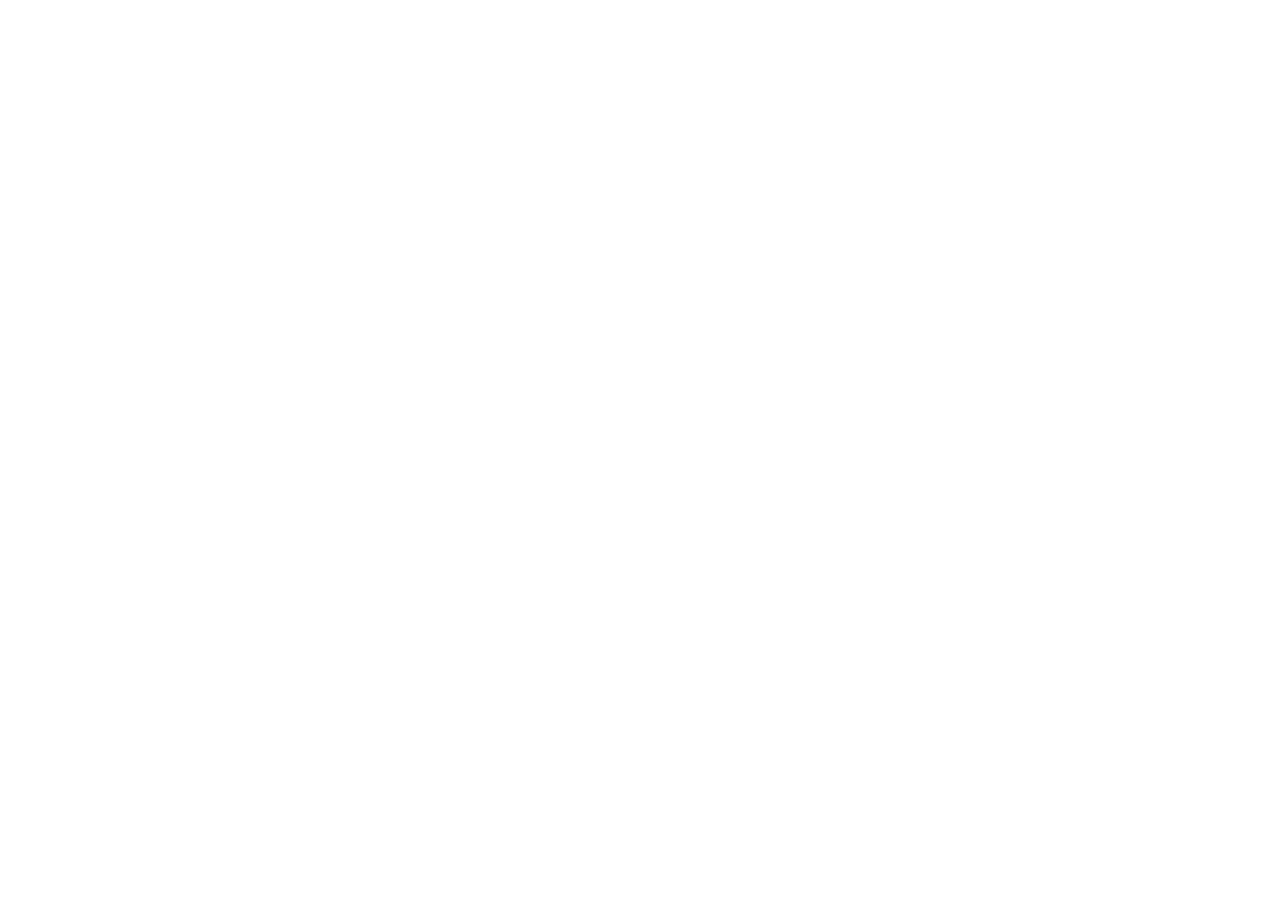
==== dragon.html @ d6155996 "r" ====
<!DOCTYPE html>
<html lang="en">
<head>
    <meta charset="UTF-8">
    <meta http-equiv="X-UA-Compatible" content="IE=edge">
    <meta name="viewport" content="width=device-width, initial-scale=1.0">
    <title>Document</title>
</head>
<body>
    
</body>
</html>
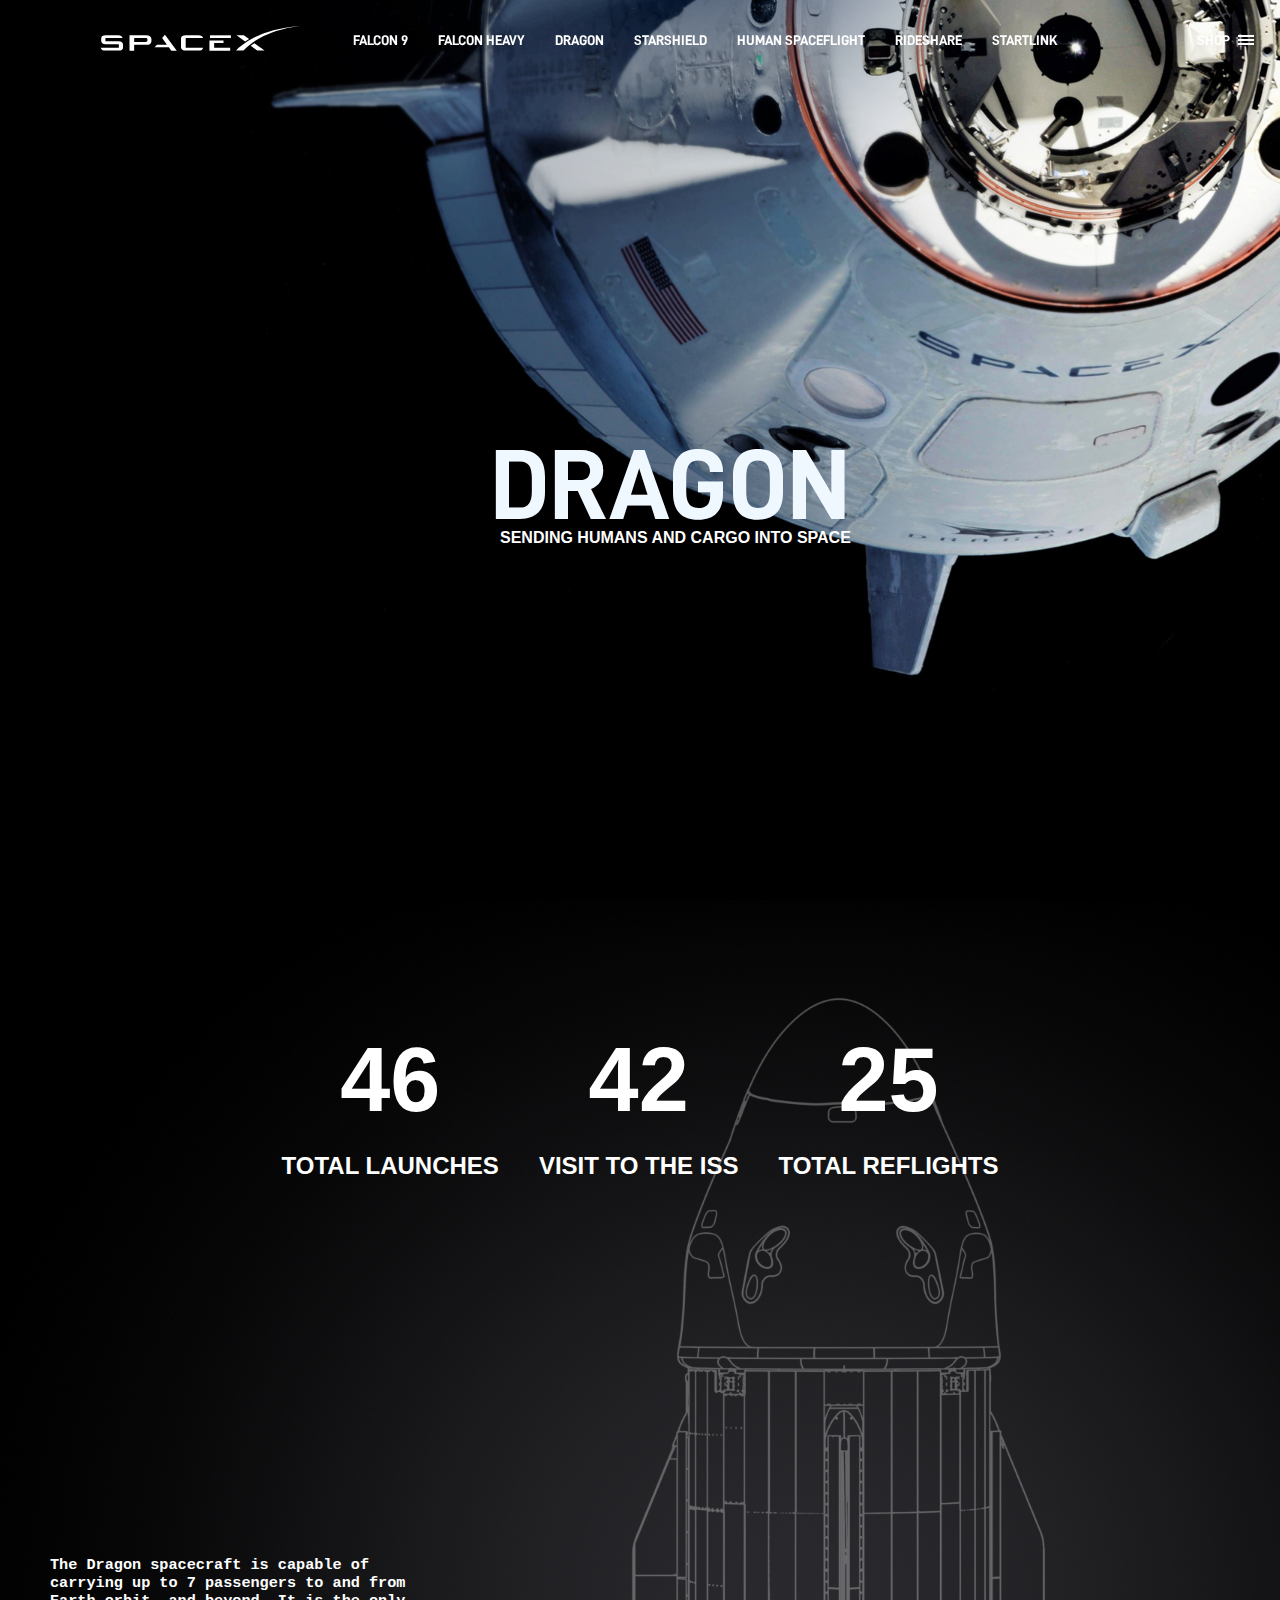
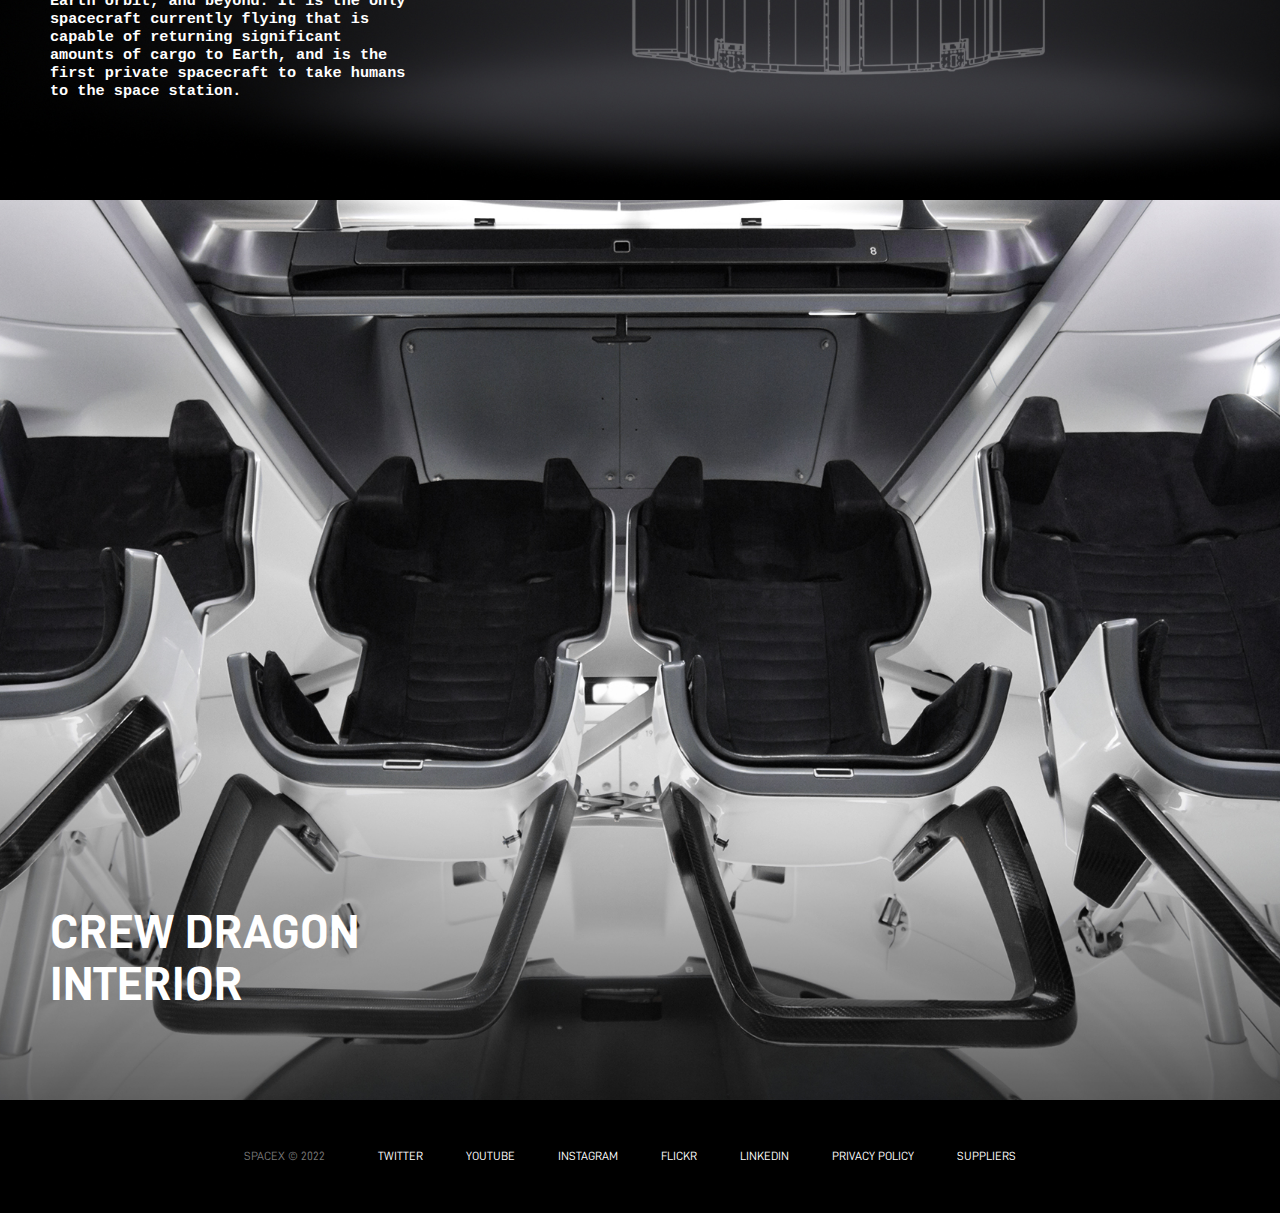
==== commit ea33b6a1: "final commit" ====
--- a/dragon.html
+++ b/dragon.html
@@ -1,12 +1,130 @@
-<!DOCTYPE html>
+<!doctype html>
 <html lang="en">
 <head>
     <meta charset="UTF-8">
-    <meta http-equiv="X-UA-Compatible" content="IE=edge">
-    <meta name="viewport" content="width=device-width, initial-scale=1.0">
-    <title>Document</title>
+    <meta name="viewport" content="width=device-width, user-scalable=yes">
+    <title>SpaceX</title>
+    <link rel="stylesheet" href="dragon.css">
+    <link rel="shortcut icon" href="image/favicon.ico" type="image/x-icon">
 </head>
 <body>
+    <header>
+        <a href="index.html" class="logo">
+            <svg version="1.1" x="0px" y="0px" viewBox="0 0 400 50">
+                <title>SpaceX Logo</title>
+                <g class="letter_s">
+                    <path class="fill-white" d="M37.5,30.5H10.9v-6.6h34.3c-0.9-2.8-3.8-5.4-8.9-5.4H11.4c-5.7,0-9,2.1-9,6.7v4.9c0,4,3.4,6.3,8.4,6.3h26.9v7H1.5
+          c0.9,3.8,3.8,5.8,9,5.8h27.1c5.7,0,8.5-2.2,8.5-6.9v-4.9C46.1,33.1,42.8,30.8,37.5,30.5z"></path>
+                </g>
+                <g class="letter_p">
+                    <path class="fill-white" d="M91.8,18.6H59v30.7h9.3V37.5h24.2c6.7,0,10.4-2.3,10.4-7.7v-3.4C102.8,21.4,98.6,18.6,91.8,18.6z M94.8,28.4
+          c0,2.2-0.4,3.4-4,3.4H68.3l0.1-8h22c4,0,4.5,1.2,4.5,3.3V28.4z"></path>
+                </g>
+                <g class="letter_a">
+                    <polygon class="fill-white" points="129.9,17.3 124.3,24.2 133.8,37.3 114,37.3 109.1,42.5 137.7,42.5 142.6,49.3 153.6,49.3 	"></polygon>
+                </g>
+                <g class="letter_c">
+                    <path class="fill-white" d="M171.4,23.9h34.8c-0.9-3.6-4.4-5.4-9.4-5.4h-26c-4.5,0-8.8,1.8-8.8,6.7v17.2c0,4.9,4.3,6.7,8.8,6.7h26.3
+          c6,0,8.1-1.7,9.1-5.8h-34.8V23.9z"></path>
+                </g>
+                <g class="letter_e">
+                    <polygon class="fill-white" points="228.3,43.5 228.3,34.1 247,34.1 247,28.9 218.9,28.9 218.9,49.3 260.4,49.3 260.4,43.5 	"></polygon>
+                    <rect class="fill-white" x="219.9" y="18.6" width="41.9" height="5.4"></rect>
+                </g>
+                <g class="letter_x">
+                    <path class="fill-white" d="M287.6,18.6H273l17.2,12.6c2.5-1.7,5.4-3.5,8-5L287.6,18.6z"></path>
+                    <path class="fill-white" d="M308.8,34.3c-2.5,1.7-5,3.6-7.4,5.4l13,9.5h14.7L308.8,34.3z"></path>
+                </g>
+                <g class="letter_swoosh">
+                    <path class="fill-white" d="M399,0.7c-80,4.6-117,38.8-125.3,46.9l-1.7,1.6h14.8C326.8,9.1,384.3,2,399,0.7L399,0.7z"></path>
+                </g>
+            </svg>
+        </a>
+        <nav class="center-nav">
+            <a href="falcon9.html">Falcon 9</a>
+            <a href="falconheavy.html">Falcon Heavy</a>
+            <a href="dragon.html">Dragon</a>
+            <a href="starshield.html">Starshield</a>
+            <a href="humanspaceflight.html">Human spaceflight</a>
+            <a href="">Rideshare</a>
+            <a href="">Startlink</a>
+        </nav>
+        <nav class="right-nav">
+            <a href="">Shop</a>
+        </nav>
+    </header>
+
+
+    <div class="shadow"></div>
+    <button class="hamburger">
+        <span></span>
+        <span></span>
+        <span></span>
+
+    </button>
+
+
+    <section style=" background-image: url('image/dragon_feature.jpg')">
+        <div class="content-outer">
+            <div class="content1">
+                <h1>DRAGON</h1>
+                <h4>SENDING HUMANS AND CARGO INTO SPACE</h4>
+            </div>
+        </div>
+    </section>
+
+
+    <section class="hover-section" style="background-image: url('image/DragonTrunk_Lines_Desktop.jpg')">
+
+        <div class="content-outer">
+
+            <div class="stats-container">
+                <div>
+                    <h1>46</h1>
+                    <h2>TOTAL LAUNCHES</h2>
+                </div>
+                <div>
+                    <h1>42</h1>
+                    <h2>VISIT TO THE ISS</h2>
+                </div>
+                <div>
+                    <h1>25</h1>
+                    <h2>TOTAL REFLIGHTS</h2>
+                </div>
+            </div>
+
+
+            <div class="content">
+
+                <h3>The Dragon spacecraft is capable of carrying up to 7 passengers to and from Earth orbit, and beyond. It is the only spacecraft currently flying that is capable of returning significant amounts of cargo to Earth, and is the first private spacecraft to take humans to the space station.</h3>
+            </div>
+        </div>
+    </section>
+
+
+
+
+    <section style="background-image: url('image/dragon_video.jpg')">
+
+        <div class="content-outer">
+            <div class="content">
+                <h2>CREW DRAGON INTERIOR</h2>
+            </div>
+        </div>
+    </section>
+
     
+    <footer>
+        <nav>
+            <span>SpaceX &copy; 2022</span>
+            <a href="https://x.com/?lang=en">TWITTER</a>
+            <a href="https://www.youtube.com/">YOUTUBE</a>
+            <a href="https://www.instagram.com/">INSTAGRAM</a>
+            <a href="https://www.flickr.com/photos/tags/flicker/">FLICKR</a>
+            <a href="https://www.linkedin.com/home?originalSubdomain=bd">LINKEDIN</a>
+            <a href="">PRIVACY POLICY</a>
+            <a href="">SUPPLIERS</a>
+        </nav>
+    </footer>
 </body>
 </html>--- a/dragon.css
+++ b/dragon.css
@@ -0,0 +1,271 @@
+@font-face {
+    font-family: D-DIN-Bold;
+    src: url('font/d-din/D-DIN-Bold.otf');
+}
+@font-face {
+    font-family: D-DIN-Regular;
+    src: url('font/d-din/D-DIN.otf');
+}
+
+html, body{
+    margin: 0;
+    padding: 0;
+}
+
+body{
+    background-color: #000;
+    color:#fff;
+    font-family: D-DIN-Bold,Arial,Verdana,sans-serif;
+}
+a{
+    color: #fff;
+}
+svg{
+    fill: #fff;
+}
+
+header{
+    display: flex;
+    align-items: center;
+    padding: 20px 100px;
+    max-width: 1400px;
+    margin: 0 auto;
+    height: 40px;
+    position: fixed;
+    top:0;
+    z-index: 2;
+}
+header svg{
+    width: 140px;
+}
+.logo{
+    position: fixed;
+    top:20px;
+    left: 50%;
+    margin-left: -70px;
+}
+@media (min-width: 1000px) {
+    header svg{
+        width: 200px;
+    }
+    header a.logo{
+        margin-right: 40px;
+        position: relative;
+        top:initial;
+        left: initial;
+        margin-left: initial;
+    }
+}
+
+.center-nav{
+    display:none;
+}
+@media (min-width: 1000px) {
+    .center-nav{
+        display: block;
+    }
+}
+.center-nav a, .right-nav a{
+    text-transform: uppercase;
+    text-decoration: none;
+    font-size: 14px;
+    padding: 0;
+    margin: 0 13px;
+    position: relative;
+}
+.center-nav a:before, .right-nav a:before{
+    content: '';
+    width: 0;
+    right:0;
+    bottom:-3px;
+    height: 2px;
+    background-color: #fff;
+    position: absolute;
+    transition: width .2s linear;
+}
+.center-nav a:hover:before, .right-nav a:hover:before{
+    right: initial;
+    left:0;
+    width: 100%;
+}
+
+
+.right-nav{
+    position: fixed;
+    right:0;
+    top:20px;
+    height: 40px;
+    display: flex;
+    align-items: center;
+}
+.right-nav a{
+    display:none;
+}
+
+.right-nav a{
+    display:inline-block;
+    padding: 0;
+    margin: 0 50px;
+}
+
+.hamburger{
+    position:fixed;
+    z-index: 3;
+    right:6px;
+    top:13px;
+    color:#fff;
+    padding: 20px;
+    background-color:transparent;
+    border:0;
+    cursor: pointer;
+}
+.hamburger span{
+    display:block;
+    width: 16px;
+    margin: 2px 0;
+    height: 2px;
+    background-color:#fff;
+    position: relative;
+    transition: all 0.2s linear;
+}
+
+
+
+section{
+    min-height: 100vh;
+    background-repeat: no-repeat;
+    background-size: cover;
+    background-position: center center;
+    position: relative;
+    display: flex;
+    align-items: flex-end;
+}
+
+.hover-section {
+    transition: background-image 0.5s ease-in-out;
+}
+
+.hover-section:hover {
+    background-image: url('image/DragonTrunk_Render_Desktop.png');
+}
+
+
+section div.content-outer{
+    flex-grow: 1;
+    max-width: 1400px;
+    margin: 0 auto;
+    position: relative;
+}
+section div.content{
+    opacity: 1;
+    bottom:15vh;
+}
+section div.content{
+    position: absolute;
+    left: 50px;
+    max-width: 360px;
+    opacity:1;
+    bottom:10vh;
+    transition: all .5s linear;
+}
+section div.content h2{
+    font-size: 48px;
+    margin:0;
+}
+section div.content h3{
+    font-family:monospace;
+    margin: 0 0 10px;
+}
+section div.content a{
+    border: 2px solid #fff;
+    display: inline-block;
+    padding: 20px 60px;
+    text-transform: uppercase;
+    text-decoration: none;
+    margin-top: 30px;
+    position:relative;
+}
+section div.content a:before{
+    content:'';
+    display: block;
+    width:100%;
+    position: absolute;
+    top:0;
+    left:0;
+    height:0;
+    transition: height 0.3s ease-in-out;
+    background-color:white;
+}
+section div.content a:hover:before{
+    height:100%;
+    top:initial;
+    bottom:0;
+}
+
+section div.content a span{
+    position: relative;
+    z-index: 1;
+    transition:color .3s ease-in-out;
+}
+section div.content a:hover span{
+    color:#000;
+}
+
+footer{
+    padding: 50px;
+    font-size: 12px;
+    font-family: D-DIN-Regular, sans-serif;
+}
+footer nav{
+    text-align: center;
+}
+footer nav span{
+    color: #777;
+    display: inline-block;
+    padding-right: 30px;
+    text-transform: uppercase;
+}
+footer nav a{
+    padding: 0 20px;
+    text-decoration: none;
+    transition: color .2s linear;
+}
+footer nav a:hover{
+    color: #aaa;
+}
+.content1 h1{
+    height: 30px;
+    font-size: 100px;
+    margin-left: 490px;
+    position: 500px;
+    color: aliceblue;
+}
+.content1 h4{
+    height: 350px;
+    font-size: 16px;
+    margin-left: 500px;
+    font-family: 'Trebuchet MS', 'Lucida Sans Unicode', 'Lucida Grande', 'Lucida Sans', Arial, sans-serif;
+    color: rgb(255, 255, 255);
+}
+
+.stats-container {
+    display: flex;
+    justify-content: center;
+    align-items: flex-start;
+    text-align: center;
+    margin-bottom: 600px; 
+    font-family: 'Trebuchet MS', 'Lucida Sans Unicode', 'Lucida Grande', 'Lucida Sans', Arial, sans-serif;
+}
+
+
+.stats-container div {
+    margin: 0 20px; 
+}
+
+.stats-container h1 {
+    font-size: 90px; 
+    margin: 0;
+    font-family: 'Trebuchet MS', 'Lucida Sans Unicode', 'Lucida Grande', 'Lucida Sans', Arial, sans-serif;
+}
+
+
